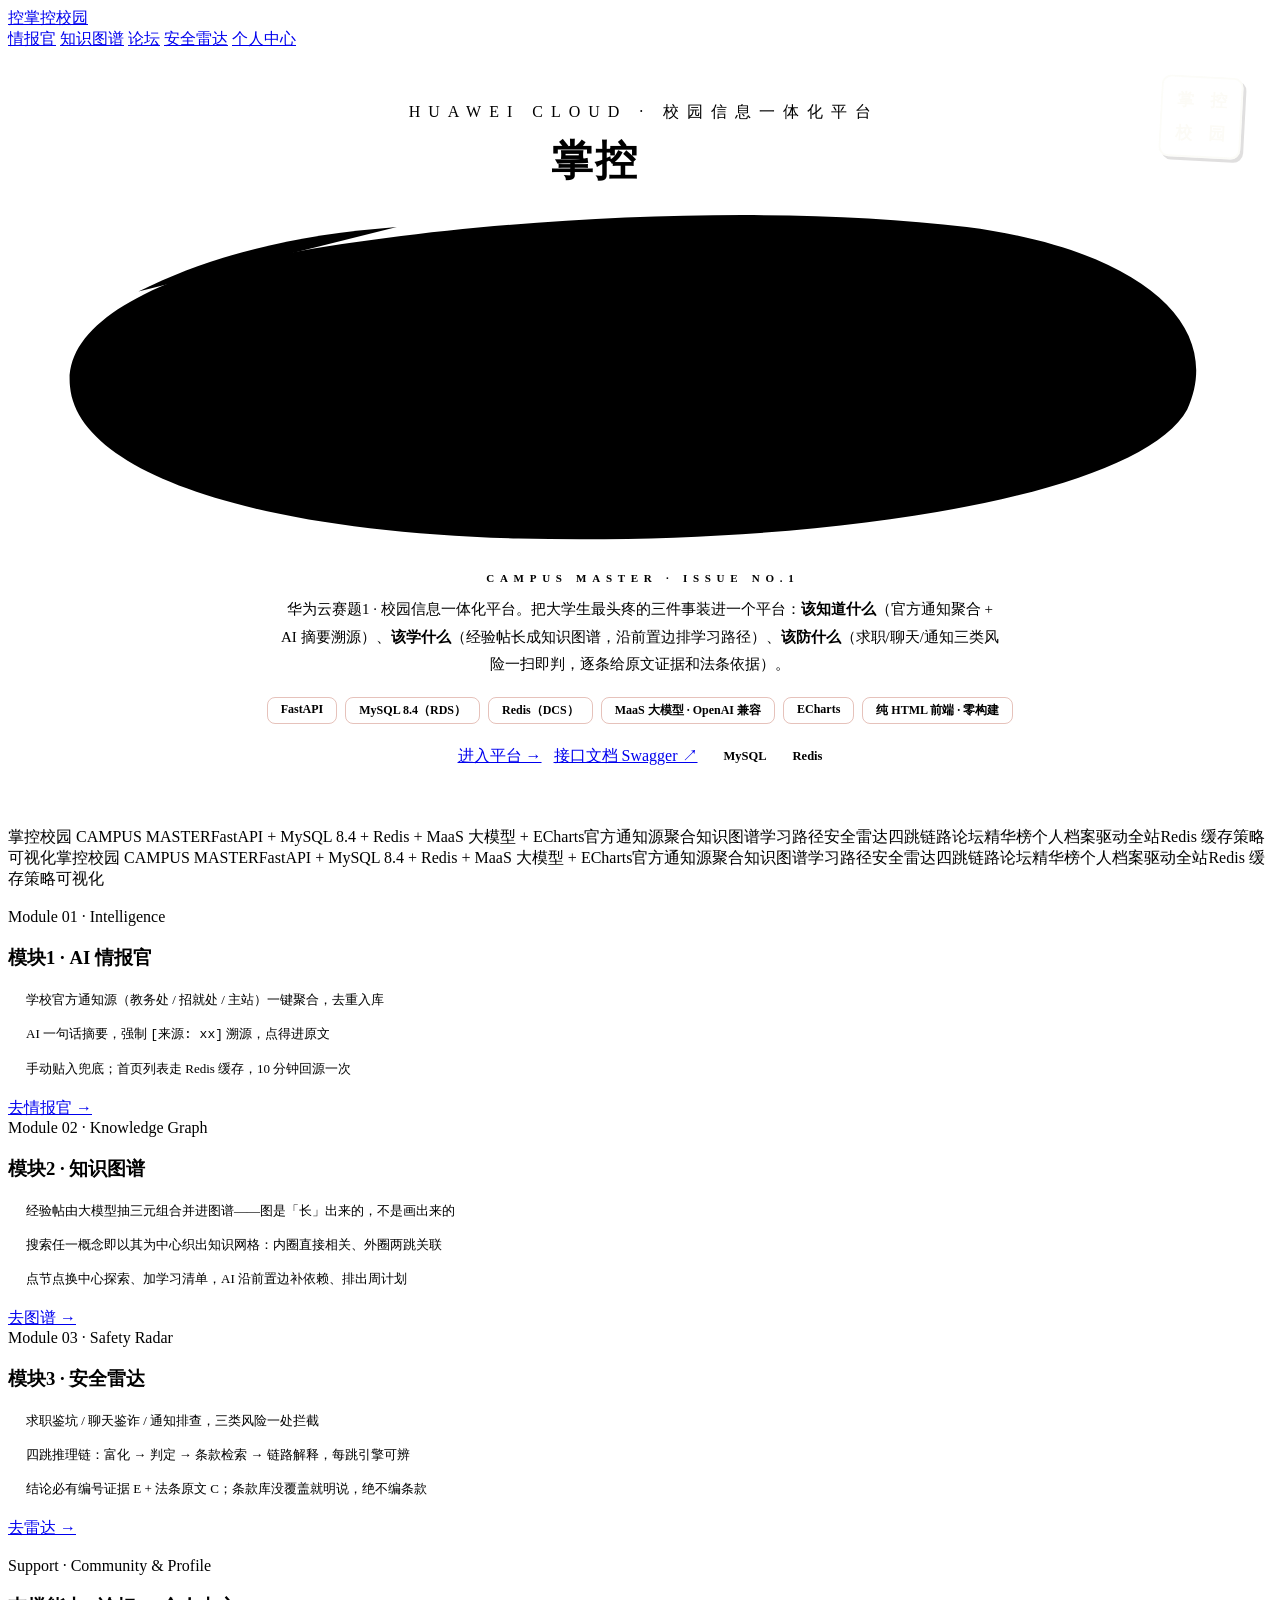
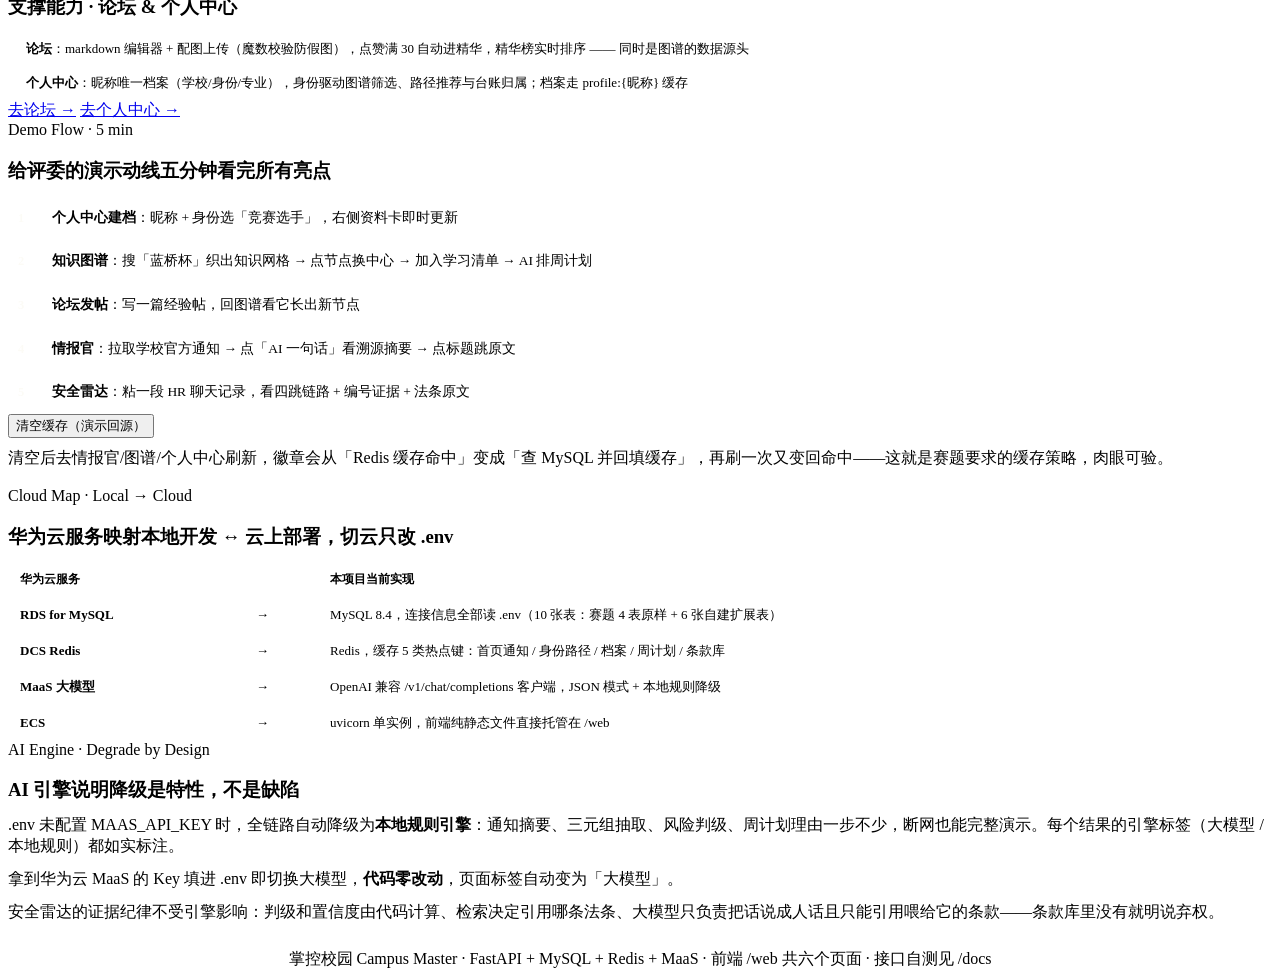
==== index.html @ 7c7bd779 "掌控校园：华为云赛题1 · 校园信息一体化平台（首提交） FastAPI + MySQL(RDS) + Redis(DCS) + MaaS 大模型 + ECharts 纯静态前端 - 模块1 AI 校" ====
<!DOCTYPE html>
<html lang="zh-CN">
<head>
  <meta charset="UTF-8">
  <meta name="viewport" content="width=device-width, initial-scale=1">
  <link rel="icon" href="data:image/svg+xml,%3Csvg xmlns='http://www.w3.org/2000/svg' viewBox='0 0 100 100'%3E%3Crect width='100' height='100' rx='16' fill='%23B0432E'/%3E%3Crect x='8' y='8' width='84' height='84' rx='10' fill='none' stroke='%23FCFBF6' stroke-width='5' opacity='.8'/%3E%3Ctext x='50' y='72' font-size='56' text-anchor='middle' fill='%23FCFBF6' font-family='serif' font-weight='700'%3E%E6%8E%A7%3C/text%3E%3C/svg%3E">
  <title>掌控校园 - 校园信息一体化平台</title>
  <link rel="stylesheet" href="/web/common.css?v=12">
  <style>
    .hero { text-align: center; padding: 52px 24px 42px; position: relative; }
    .hero-seal {
      position: absolute; top: 26px; right: 30px; width: 66px; height: 66px;
      background: var(--primary); border-radius: 10px; transform: rotate(3deg);
      box-shadow: inset 0 0 0 2px rgba(252, 251, 246, .78), 3px 3px 0 rgba(35, 33, 28, .14);
      display: grid; grid-template-columns: 1fr 1fr; place-items: center; padding: 8px;
      color: #FCFBF6; font-family: var(--font-kai); font-size: 17px; font-weight: 700; line-height: 1;
      user-select: none;
    }
    @media (max-width: 720px) { .hero-seal { display: none; } }
    .hero h1 {
      font-family: var(--font-display); font-size: 42px; font-weight: 900;
      margin: 10px 0 12px; letter-spacing: .06em;
    }
    .hero h1 .hl {
      background: linear-gradient(115deg, var(--primary) 15%, var(--gold) 95%);
      -webkit-background-clip: text; background-clip: text; color: transparent;
    }
    /* 首页专属节奏：圈要慢出「手写过程」，圈闭合后印章才落下 */
    .hero .title-ring path { --ring-dur: 1.9s; --ring-delay: .35s; }
    .hero-seal { animation: sealStamp .55s cubic-bezier(.34, 1.56, .64, 1) 2.1s both; }
    @keyframes sealStamp {
      from { opacity: 0; transform: rotate(9deg) scale(1.7); }
      to   { opacity: 1; transform: rotate(3deg) scale(1); }
    }
    .hero h1 .en { display: block; font-family: var(--font-mono); font-size: 11px; font-weight: 600;
      letter-spacing: .52em; text-indent: .52em; color: var(--text-faint); margin-top: 8px; }
    .hero .sub { font-size: 15px; color: var(--text-sub); max-width: 720px; margin: 0 auto; line-height: 1.85; }
    .tech-chips { display: flex; gap: 8px; flex-wrap: wrap; justify-content: center; margin-top: 18px; }
    .tech-chip { font-family: var(--font-mono); font-size: 12px; font-weight: 600; color: var(--primary); background: var(--primary-soft);
      border: 1px solid rgba(176, 67, 46, .32); border-radius: 8px; padding: 4px 13px; }
    .hero-btns { display: flex; gap: 12px; justify-content: center; flex-wrap: wrap; margin-top: 22px; }
    .mod-list { margin: 0; padding: 0; list-style: none; font-size: 13px; color: var(--text-sub); }
    .mod-list li { padding: 6px 0 6px 18px; position: relative; line-height: 1.7; }
    .mod-list li::before { content: ""; position: absolute; left: 3px; top: 12px; width: 6px; height: 6px;
      border-radius: 1px; background: var(--primary); opacity: .6; transform: rotate(45deg); }
    .mod-link { display: inline-block; margin-top: 12px; }
    .card-head { margin-bottom: 12px; }
    .card-head .card-title { margin-bottom: 0; }
    .steps { margin: 0; padding: 0; list-style: none; counter-reset: step; }
    .steps li { counter-increment: step; position: relative; padding: 10px 0 10px 44px;
      border-bottom: 1px dashed var(--border); font-size: 13.5px; line-height: 1.75; }
    .steps li:last-child { border-bottom: 0; }
    .steps li::before { content: counter(step); position: absolute; left: 0; top: 10px; width: 26px; height: 26px;
      border-radius: 8px; background: var(--ink); color: #FCFBF6; font-size: 12.5px; font-weight: 700;
      display: flex; align-items: center; justify-content: center; }
    .steps b { color: var(--text); }
    .map-table { width: 100%; border-collapse: collapse; font-size: 13px; }
    .map-table th, .map-table td { padding: 9px 12px; border-bottom: 1px solid var(--border); text-align: left; }
    .map-table th { color: var(--text-faint); font-size: 12px; font-weight: 600; white-space: nowrap; }
    .map-table tr:last-child td { border-bottom: 0; }
    .arrow-cell { color: var(--text-faint); }
    .status-dot { display: inline-flex; align-items: center; gap: 6px; font-size: 12.5px; font-weight: 600; }
    .status-dot i { width: 8px; height: 8px; border-radius: 50%; background: var(--text-faint); }
    .status-dot.is-ok i { background: var(--ok); }
    .status-dot.is-bad i { background: var(--bad); }
    #demo-msg { font-size: 12.5px; color: var(--ok); font-weight: 600; margin-left: 10px; }
  </style>
</head>
<body>
  <div class="topbar">
    <div class="topbar-inner">
      <a class="brand" href="/"><span class="brand-mark">控</span>掌控校园</a>
      <nav class="nav">
        <a href="/web/notice.html">情报官</a>
        <a href="/web/kg_demo.html">知识图谱</a>
        <a href="/web/forum.html">论坛</a>
        <a href="/web/safety.html">安全雷达</a>
        <a href="/web/profile.html">个人中心</a>
      </nav>
    </div>
  </div>

  <div class="wrap">
    <div class="card hero">
      <div class="hero-seal" aria-hidden="true"><span>掌</span><span>控</span><span>校</span><span>园</span></div>
      <div class="eyebrow" style="letter-spacing:.5em;text-indent:.5em">HUAWEI CLOUD · 校园信息一体化平台</div>
      <h1><span class="ringed">掌控<span class="hl">校园</span><svg class="title-ring" viewBox="0 0 320 96" preserveAspectRatio="none" aria-hidden="true"><path pathLength="100" vector-effect="non-scaling-stroke" d="M 30 26 C 78 10, 180 2, 246 10 C 292 16, 314 36, 304 58 C 292 80, 214 94, 128 92 C 56 90, 12 74, 10 52 C 8 34, 36 20, 86 12"/><path class="tail" pathLength="100" vector-effect="non-scaling-stroke" d="M 96 10 C 70 12, 48 17, 28 27"/></svg></span><span class="en">CAMPUS MASTER · ISSUE NO.1</span></h1>
      <p class="sub">华为云赛题1 · 校园信息一体化平台。把大学生最头疼的三件事装进一个平台：<b class="mk">该知道什么</b>（官方通知聚合 + AI 摘要溯源）、<b class="mk mk-green">该学什么</b>（经验帖长成知识图谱，沿前置边排学习路径）、<b class="mk mk-pink">该防什么</b>（求职/聊天/通知三类风险一扫即判，逐条给原文证据和法条依据）。</p>
      <div class="tech-chips">
        <span class="tech-chip">FastAPI</span><span class="tech-chip">MySQL 8.4（RDS）</span>
        <span class="tech-chip">Redis（DCS）</span><span class="tech-chip">MaaS 大模型 · OpenAI 兼容</span>
        <span class="tech-chip">ECharts</span><span class="tech-chip">纯 HTML 前端 · 零构建</span>
      </div>
      <div class="hero-btns">
        <a class="btn" href="/web/notice.html">进入平台 →</a>
        <a class="btn btn-ghost" href="/docs" target="_blank" rel="noopener">接口文档 Swagger ↗</a>
        <span class="status-dot" id="st-mysql"><i></i>MySQL</span>
        <span class="status-dot" id="st-redis"><i></i>Redis</span>
      </div>
    </div>

    <div class="marquee" style="margin-top:18px;border-radius:10px" aria-hidden="true">
      <div class="marquee-track">
        <span>掌控校园 CAMPUS MASTER</span><span>FastAPI + MySQL 8.4 + Redis + MaaS 大模型 + ECharts</span><span>官方通知源聚合</span><span>知识图谱学习路径</span><span>安全雷达四跳链路</span><span>论坛精华榜</span><span>个人档案驱动全站</span><span>Redis 缓存策略可视化</span><span>掌控校园 CAMPUS MASTER</span><span>FastAPI + MySQL 8.4 + Redis + MaaS 大模型 + ECharts</span><span>官方通知源聚合</span><span>知识图谱学习路径</span><span>安全雷达四跳链路</span><span>论坛精华榜</span><span>个人档案驱动全站</span><span>Redis 缓存策略可视化</span>
      </div>
    </div>

    <div class="grid grid-3 grid-eq" style="margin-top:18px">
      <div class="card">
        <div class="card-head">
          <div class="eyebrow">Module 01 · Intelligence</div>
          <h3 class="card-title">模块1 · AI 情报官</h3>
        </div>
        <ul class="mod-list">
          <li>学校官方通知源（教务处 / 招就处 / 主站）一键聚合，去重入库</li>
          <li>AI 一句话摘要，强制 <code>[来源: xx]</code> 溯源，点得进原文</li>
          <li>手动贴入兜底；首页列表走 Redis 缓存，10 分钟回源一次</li>
        </ul>
        <a class="btn btn-ghost mod-link" href="/web/notice.html">去情报官 →</a>
      </div>
      <div class="card">
        <div class="card-head">
          <div class="eyebrow">Module 02 · Knowledge Graph</div>
          <h3 class="card-title">模块2 · 知识图谱</h3>
        </div>
        <ul class="mod-list">
          <li>经验帖由大模型抽三元组合并进图谱——图是「长」出来的，不是画出来的</li>
          <li>搜索任一概念即以其为中心织出知识网格：内圈直接相关、外圈两跳关联</li>
          <li>点节点换中心探索、加学习清单，AI 沿前置边补依赖、排出周计划</li>
        </ul>
        <a class="btn btn-ghost mod-link" href="/web/kg_demo.html">去图谱 →</a>
      </div>
      <div class="card">
        <div class="card-head">
          <div class="eyebrow">Module 03 · Safety Radar</div>
          <h3 class="card-title">模块3 · 安全雷达</h3>
        </div>
        <ul class="mod-list">
          <li>求职鉴坑 / 聊天鉴诈 / 通知排查，三类风险一处拦截</li>
          <li>四跳推理链：富化 → 判定 → 条款检索 → 链路解释，每跳引擎可辨</li>
          <li>结论必有编号证据 E + 法条原文 C；条款库没覆盖就明说，绝不编条款</li>
        </ul>
        <a class="btn btn-ghost mod-link" href="/web/safety.html">去雷达 →</a>
      </div>
    </div>

    <div class="grid grid-2 grid-eq" style="margin-top:18px">
      <div class="card">
        <div class="card-head">
          <div class="eyebrow">Support · Community & Profile</div>
          <h3 class="card-title">支撑能力 · 论坛 & 个人中心</h3>
        </div>
        <ul class="mod-list">
          <li><b>论坛</b>：markdown 编辑器 + 配图上传（魔数校验防假图），点赞满 30 自动进精华，精华榜实时排序 —— 同时是图谱的数据源头</li>
          <li><b>个人中心</b>：昵称唯一档案（学校/身份/专业），身份驱动图谱筛选、路径推荐与台账归属；档案走 profile:{昵称} 缓存</li>
        </ul>
        <div class="btn-row">
          <a class="btn btn-ghost" href="/web/forum.html">去论坛 →</a>
          <a class="btn btn-ghost" href="/web/profile.html">去个人中心 →</a>
        </div>
      </div>
      <div class="card">
        <div class="card-head">
          <div class="eyebrow">Demo Flow · 5 min</div>
          <h3 class="card-title">给评委的演示动线<span class="card-sub">五分钟看完所有亮点</span></h3>
        </div>
        <ol class="steps">
          <li><b>个人中心建档</b>：昵称 + 身份选「竞赛选手」，右侧资料卡即时更新</li>
          <li><b>知识图谱</b>：搜「蓝桥杯」织出知识网格 → 点节点换中心 → 加入学习清单 → AI 排周计划</li>
          <li><b>论坛发帖</b>：写一篇经验帖，回图谱看它长出新节点</li>
          <li><b>情报官</b>：拉取学校官方通知 → 点「AI 一句话」看溯源摘要 → 点标题跳原文</li>
          <li><b>安全雷达</b>：粘一段 HR 聊天记录，看四跳链路 + 编号证据 + 法条原文</li>
        </ol>
        <div class="btn-row">
          <button class="btn btn-ghost" onclick="dropCache()">清空缓存（演示回源）</button>
          <span id="demo-msg"></span>
        </div>
        <p class="hint" style="margin:10px 0 0">清空后去情报官/图谱/个人中心刷新，徽章会从「Redis 缓存命中」变成「查 MySQL 并回填缓存」，再刷一次又变回命中——这就是赛题要求的缓存策略，肉眼可验。</p>
      </div>
    </div>

    <div class="grid grid-2 grid-eq" style="margin-top:18px">
      <div class="card">
        <div class="card-head">
          <div class="eyebrow">Cloud Map · Local → Cloud</div>
          <h3 class="card-title">华为云服务映射<span class="card-sub">本地开发 ↔ 云上部署，切云只改 .env</span></h3>
        </div>
        <table class="map-table">
          <thead><tr><th>华为云服务</th><th></th><th>本项目当前实现</th></tr></thead>
          <tbody>
            <tr><td><b>RDS for MySQL</b></td><td class="arrow-cell">→</td><td>MySQL 8.4，连接信息全部读 .env（10 张表：赛题 4 表原样 + 6 张自建扩展表）</td></tr>
            <tr><td><b>DCS Redis</b></td><td class="arrow-cell">→</td><td>Redis，缓存 5 类热点键：首页通知 / 身份路径 / 档案 / 周计划 / 条款库</td></tr>
            <tr><td><b>MaaS 大模型</b></td><td class="arrow-cell">→</td><td>OpenAI 兼容 /v1/chat/completions 客户端，JSON 模式 + 本地规则降级</td></tr>
            <tr><td><b>ECS</b></td><td class="arrow-cell">→</td><td>uvicorn 单实例，前端纯静态文件直接托管在 /web</td></tr>
          </tbody>
        </table>
      </div>
      <div class="card">
        <div class="card-head">
          <div class="eyebrow">AI Engine · Degrade by Design</div>
          <h3 class="card-title">AI 引擎说明<span class="card-sub">降级是特性，不是缺陷</span></h3>
        </div>
        <div class="callout callout-info" style="margin:0">.env 未配置 MAAS_API_KEY 时，全链路自动降级为<b>本地规则引擎</b>：通知摘要、三元组抽取、风险判级、周计划理由一步不少，断网也能完整演示。每个结果的引擎标签（大模型 / 本地规则）都如实标注。</div>
        <div class="callout callout-ok" style="margin:12px 0 0">拿到华为云 MaaS 的 Key 填进 .env 即切换大模型，<b class="mk">代码零改动</b>，页面标签自动变为「大模型」。</div>
        <div class="callout callout-warn" style="margin:12px 0 0">安全雷达的证据纪律不受引擎影响：判级和置信度由代码计算、检索决定引用哪条法条、大模型只负责把话说成人话且只能引用喂给它的条款——条款库里没有就明说弃权。</div>
      </div>
    </div>

    <p class="hint" style="text-align:center;margin:26px 0 8px">掌控校园 Campus Master · FastAPI + MySQL + Redis + MaaS · 前端 /web 共六个页面 · 接口自测见 /docs</p>
  </div>

  <script>
    fetch("/health").then(r => r.json()).then(d => {
      const set = (id, ok) => { const el = document.getElementById(id);
        el.classList.add(ok ? "is-ok" : "is-bad");
        el.innerHTML = "<i></i>" + (ok ? "MySQL 已连接" : "MySQL 未连接"); };
      set("st-mysql", d.mysql === "connected");
      const r = document.getElementById("st-redis");
      r.classList.add(d.redis === "connected" ? "is-ok" : "is-bad");
      r.innerHTML = "<i></i>" + (d.redis === "connected" ? "Redis 已连接" : "Redis 未连接");
    }).catch(() => {});

    async function dropCache() {
      const msg = document.getElementById("demo-msg");
      await fetch("/debug/drop-cache", { method: "POST" });
      msg.textContent = "已清空全部缓存 ✓ 现在去情报官/图谱刷新看回源";
      setTimeout(() => msg.textContent = "", 6000);
    }
  </script>
</body>
</html>
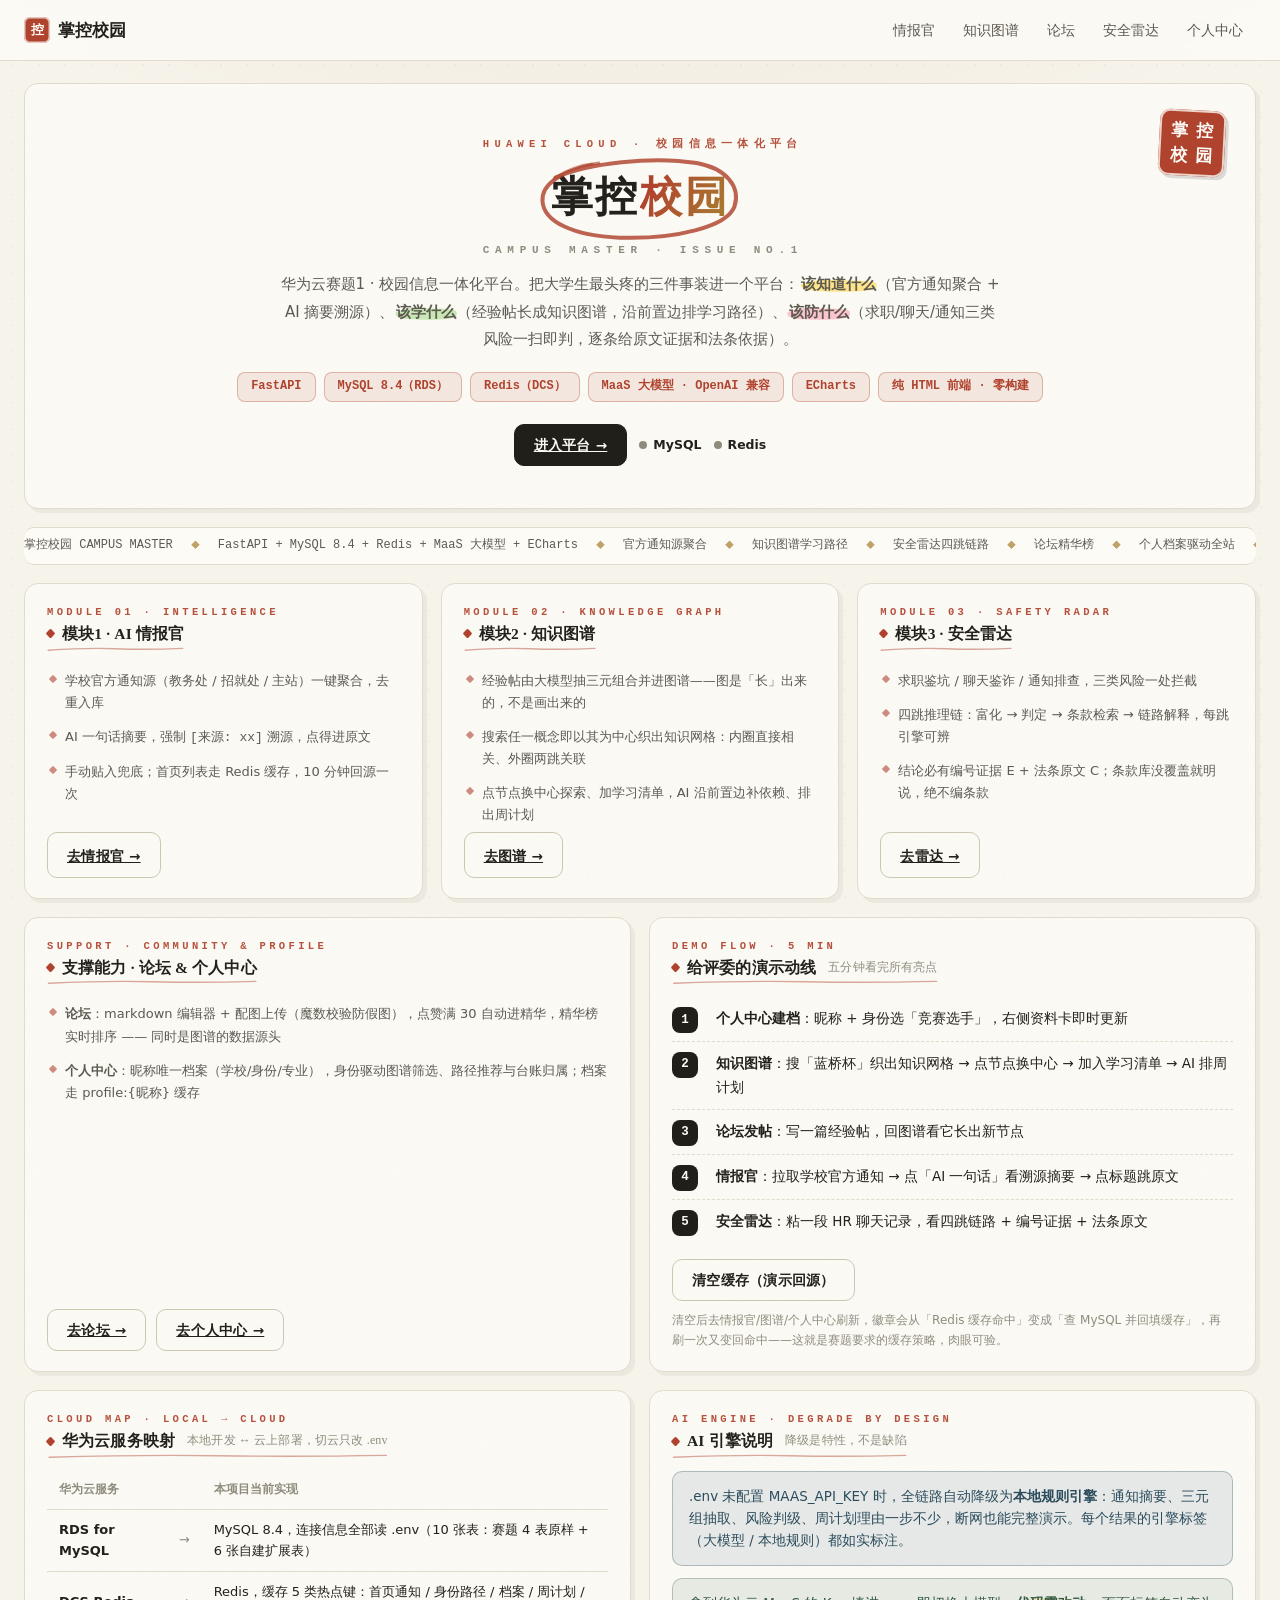
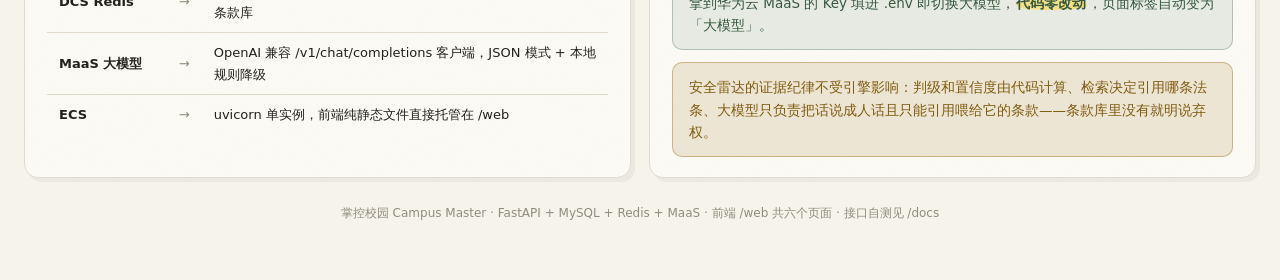
==== commit 4f52ac61: "deploy: sync web/ -> gh-pages (2026-10-26 18:43)" ====
--- a/index.html
+++ b/index.html
@@ -5,7 +5,8 @@
   <meta name="viewport" content="width=device-width, initial-scale=1">
   <link rel="icon" href="data:image/svg+xml,%3Csvg xmlns='http://www.w3.org/2000/svg' viewBox='0 0 100 100'%3E%3Crect width='100' height='100' rx='16' fill='%23B0432E'/%3E%3Crect x='8' y='8' width='84' height='84' rx='10' fill='none' stroke='%23FCFBF6' stroke-width='5' opacity='.8'/%3E%3Ctext x='50' y='72' font-size='56' text-anchor='middle' fill='%23FCFBF6' font-family='serif' font-weight='700'%3E%E6%8E%A7%3C/text%3E%3C/svg%3E">
   <title>掌控校园 - 校园信息一体化平台</title>
-  <link rel="stylesheet" href="/web/common.css?v=12">
+  <link rel="stylesheet" href="common.css?v=13">
+  <script src="common.js?v=13" defer></script>
   <style>
     .hero { text-align: center; padding: 52px 24px 42px; position: relative; }
     .hero-seal {
@@ -71,11 +72,11 @@
     <div class="topbar-inner">
       <a class="brand" href="/"><span class="brand-mark">控</span>掌控校园</a>
       <nav class="nav">
-        <a href="/web/notice.html">情报官</a>
-        <a href="/web/kg_demo.html">知识图谱</a>
-        <a href="/web/forum.html">论坛</a>
-        <a href="/web/safety.html">安全雷达</a>
-        <a href="/web/profile.html">个人中心</a>
+        <a href="notice.html">情报官</a>
+        <a href="kg_demo.html">知识图谱</a>
+        <a href="forum.html">论坛</a>
+        <a href="safety.html">安全雷达</a>
+        <a href="profile.html">个人中心</a>
       </nav>
     </div>
   </div>
@@ -92,8 +93,8 @@
         <span class="tech-chip">ECharts</span><span class="tech-chip">纯 HTML 前端 · 零构建</span>
       </div>
       <div class="hero-btns">
-        <a class="btn" href="/web/notice.html">进入平台 →</a>
-        <a class="btn btn-ghost" href="/docs" target="_blank" rel="noopener">接口文档 Swagger ↗</a>
+        <a class="btn" href="notice.html">进入平台 →</a>
+        
         <span class="status-dot" id="st-mysql"><i></i>MySQL</span>
         <span class="status-dot" id="st-redis"><i></i>Redis</span>
       </div>
@@ -116,7 +117,7 @@
           <li>AI 一句话摘要，强制 <code>[来源: xx]</code> 溯源，点得进原文</li>
           <li>手动贴入兜底；首页列表走 Redis 缓存，10 分钟回源一次</li>
         </ul>
-        <a class="btn btn-ghost mod-link" href="/web/notice.html">去情报官 →</a>
+        <a class="btn btn-ghost mod-link" href="notice.html">去情报官 →</a>
       </div>
       <div class="card">
         <div class="card-head">
@@ -128,7 +129,7 @@
           <li>搜索任一概念即以其为中心织出知识网格：内圈直接相关、外圈两跳关联</li>
           <li>点节点换中心探索、加学习清单，AI 沿前置边补依赖、排出周计划</li>
         </ul>
-        <a class="btn btn-ghost mod-link" href="/web/kg_demo.html">去图谱 →</a>
+        <a class="btn btn-ghost mod-link" href="kg_demo.html">去图谱 →</a>
       </div>
       <div class="card">
         <div class="card-head">
@@ -140,7 +141,7 @@
           <li>四跳推理链：富化 → 判定 → 条款检索 → 链路解释，每跳引擎可辨</li>
           <li>结论必有编号证据 E + 法条原文 C；条款库没覆盖就明说，绝不编条款</li>
         </ul>
-        <a class="btn btn-ghost mod-link" href="/web/safety.html">去雷达 →</a>
+        <a class="btn btn-ghost mod-link" href="safety.html">去雷达 →</a>
       </div>
     </div>
 
@@ -155,8 +156,8 @@
           <li><b>个人中心</b>：昵称唯一档案（学校/身份/专业），身份驱动图谱筛选、路径推荐与台账归属；档案走 profile:{昵称} 缓存</li>
         </ul>
         <div class="btn-row">
-          <a class="btn btn-ghost" href="/web/forum.html">去论坛 →</a>
-          <a class="btn btn-ghost" href="/web/profile.html">去个人中心 →</a>
+          <a class="btn btn-ghost" href="forum.html">去论坛 →</a>
+          <a class="btn btn-ghost" href="profile.html">去个人中心 →</a>
         </div>
       </div>
       <div class="card">
--- a/common.css
+++ b/common.css
@@ -0,0 +1,385 @@
+/* =====================================================================
+   掌控校园 · 全站统一样式（六个页面共用）
+   设计系统（2026-10-26 第三版，用户反馈：① 别一眼看出模仿 anthropic ② 要更抓人）
+   → 新中式编辑风：暖纸底 + 墨色文字 + 朱砂印泥红主强调 + 赭金/黛青辅色
+   + 印章记号（brand-mark/hero seal）+ 菱形标记 + 压印风偏移硬阴影
+   主按钮方角 10px（弃 pill）；衬线大标题保留；语义色只用于状态
+   ===================================================================== */
+:root {
+  --primary: #B0432E;        /* 朱砂/印泥红：文字/描边档，奶油纸上对比够 */
+  --primary-bright: #C25437; /* 朱砂亮档：填充装饰用 */
+  --primary-hover: #93321F;
+  --primary-soft: rgba(176, 67, 46, .10);
+  --gold: #A87B2F;           /* 赭金：次强调（跑马灯星标/精华徽章/包含边） */
+  --gold-soft: rgba(168, 123, 47, .14);
+  --ink: #211F1A;            /* 墨色：主按钮/激活态底色 */
+  --ink-hover: #3A372F;
+  --bg: #F6F3EA;
+  --card: #FCFBF6;
+  --card-2: #F2EFE4;
+  --border: #E0DBCB;
+  --text: #23211C;
+  --text-sub: #5D5A50;
+  --text-faint: #908C7D;
+  --radius: 14px;
+  --shadow: 4px 4px 0 rgba(35, 33, 28, .05);
+  --ok: #3E6B4F;   --ok-bg: rgba(62, 107, 79, .10);
+  --warn: #8F6A14; --warn-bg: rgba(168, 123, 47, .16);
+  --bad: #A02C2C;  --bad-bg: rgba(160, 44, 44, .08);
+  --info: #33586B; --info-bg: rgba(51, 88, 107, .10);
+  --font-mono: "Cascadia Code", Consolas, "JetBrains Mono", "Courier New", monospace;
+  --font-display: Georgia, "Noto Serif SC", "Source Han Serif SC", SimSun, serif;
+  --font-kai: KaiTi, STKaiti, "Kaiti SC", "Ma Shan Zheng", serif;
+}
+
+* { box-sizing: border-box; }
+::selection { background: rgba(176, 67, 46, .16); }
+body {
+  margin: 0; color: var(--text);
+  font-family: "PingFang SC", "Microsoft YaHei", system-ui, sans-serif;
+  font-size: 14px; line-height: 1.65;
+  /* 暖纸氛围底：顶部朱砂微光 + 极淡墨点阵 */
+  background-color: var(--bg);
+  background-image:
+    radial-gradient(1100px 420px at 50% -80px, rgba(176, 67, 46, .06), transparent 62%),
+    radial-gradient(circle at 13px 13px, rgba(35, 33, 28, .032) 1px, transparent 1.6px);
+  background-size: auto, 26px 26px;
+  background-attachment: fixed;
+}
+
+/* 衬线大标题：h1 与卡片主标题走 Georgia/宋体编辑风 */
+h1, .card-title { font-family: var(--font-display); letter-spacing: .01em; }
+
+/* eyebrow：小字距档案标签，朱砂小号大写 */
+.eyebrow {
+  font-family: var(--font-mono); font-size: 10.5px; font-weight: 600;
+  letter-spacing: .32em; text-transform: uppercase; color: var(--primary); opacity: .92;
+}
+
+/* 跑马灯：落地页 hero 下的一条细信息带，悬停暂停；星标用赭金菱形 */
+.marquee { overflow: hidden; border-block: 1px solid var(--border); background: var(--card); }
+.marquee-track { display: inline-flex; white-space: nowrap; animation: marquee 42s linear infinite; }
+.marquee:hover .marquee-track { animation-play-state: paused; }
+.marquee-track span { font-family: var(--font-mono); font-size: 12px; color: var(--text-sub); padding: 8px 0; }
+.marquee-track span + span::before { content: "◆"; color: var(--gold); opacity: .7; margin: 0 18px; font-size: 9px; }
+@keyframes marquee { to { transform: translateX(-50%); } }
+
+/* ---- 顶栏 ---- */
+.topbar { background: rgba(252, 251, 246, .86); backdrop-filter: blur(10px); border-bottom: 1px solid var(--border); position: sticky; top: 0; z-index: 20; }
+.topbar-inner { max-width: 1280px; margin: 0 auto; padding: 0 24px; height: 60px; display: flex; align-items: center; gap: 18px; }
+.brand { font-size: 17px; font-weight: 700; color: var(--text); display: flex; align-items: center; gap: 8px; white-space: nowrap; text-decoration: none; }
+/* 印章式 brand-mark：朱砂底 + 内嵌奶油描边，像一方小印 */
+.brand-mark { width: 26px; height: 26px; border-radius: 6px; background: var(--primary); color: #FCFBF6; display: inline-flex; align-items: center; justify-content: center; font-size: 13px; font-family: var(--font-kai); font-weight: 700; box-shadow: inset 0 0 0 1.5px rgba(252, 251, 246, .72); }
+.nav { display: flex; gap: 2px; margin-left: auto; overflow-x: auto; scrollbar-width: none; }
+.nav::-webkit-scrollbar { display: none; }
+.nav a { padding: 7px 13px; border-radius: 8px; color: var(--text-sub); text-decoration: none; font-size: 13.5px; white-space: nowrap; }
+.nav a:hover { background: rgba(35, 33, 28, .06); color: var(--text); }
+.nav a.active { background: var(--ink); color: #FCFBF6; font-weight: 600; }
+@media (max-width: 900px) {
+  .topbar-inner { height: auto; padding: 10px 16px; flex-wrap: wrap; gap: 8px; }
+  .nav { margin-left: 0; width: 100%; }
+}
+
+/* ---- 布局 ---- */
+.wrap { max-width: 1280px; margin: 0 auto; padding: 22px 24px 48px; }
+.grid { display: grid; gap: 18px; align-items: start; }
+.grid-2 { grid-template-columns: minmax(0, 1fr) minmax(0, 1fr); }
+.grid-3 { grid-template-columns: repeat(3, minmax(0, 1fr)); }
+/* 首页排版：一行卡片底边对齐（等高），卡片转纵排后跳转链接统一压到卡底 */
+.grid-eq { align-items: stretch; }
+.grid-eq > .card { display: flex; flex-direction: column; }
+.grid-eq .mod-link { margin-top: auto; align-self: flex-start; padding-top: 12px; }
+.grid-eq > .card > .btn-row:last-child { margin-top: auto; padding-top: 16px; }
+.main-side { display: grid; grid-template-columns: minmax(0, 7fr) minmax(0, 3fr); gap: 18px; align-items: start; }
+.stack { display: flex; flex-direction: column; gap: 18px; }
+@media (max-width: 1100px) { .main-side { grid-template-columns: 1fr; } }
+@media (max-width: 960px) { .grid-2, .grid-3 { grid-template-columns: 1fr; } }
+@media (max-width: 720px) { .wrap { padding: 16px 14px 40px; } }
+
+
+/* ---- 页头：每页统一「标题 + 一句话说明 + 右侧动作」，底部一道发丝线压住 ---- */
+.page-head { display: flex; align-items: flex-end; gap: 14px; flex-wrap: wrap; margin-bottom: 20px; padding-bottom: 14px; border-bottom: 1px solid var(--border); }
+.page-head h1 { font-size: 24px; font-weight: 700; margin: 0; color: var(--text); }
+.page-head .page-sub { font-family: var(--font-kai); font-size: 13.5px; color: var(--text-sub); margin-bottom: 3px; }
+.page-head .head-actions { margin-left: auto; display: flex; gap: 10px; align-items: center; flex-wrap: wrap; }
+
+/* 卡片：压印风——偏移硬阴影像铅字印在纸上，不糊不腻；底色上铺一层极淡纤维噪点，出纸质手感 */
+.card {
+  background: var(--card) url("data:image/svg+xml,%3Csvg xmlns='http://www.w3.org/2000/svg' width='180' height='180'%3E%3Cfilter id='p'%3E%3CfeTurbulence type='fractalNoise' baseFrequency='0.75' numOctaves='2' stitchTiles='stitch'/%3E%3CfeColorMatrix type='saturate' values='0'/%3E%3C/filter%3E%3Crect width='180' height='180' filter='url(%23p)' opacity='0.05'/%3E%3C/svg%3E");
+  border: 1px solid var(--border); border-radius: var(--radius); box-shadow: var(--shadow); padding: 20px 22px;
+}
+.card-title { display: flex; align-items: center; gap: 8px; font-size: 15.5px; font-weight: 700; margin: 0 0 14px; }
+.card-title::before { content: ""; width: 7px; height: 7px; border-radius: 1.5px; background: var(--primary); transform: rotate(45deg); flex: none; }
+.card-sub { font-size: 12px; color: var(--text-faint); font-weight: 400; margin-left: 4px; }
+
+/* ---- 分段控件（页内视图/场景切换）---- */
+.segmented { display: inline-flex; background: var(--card-2); border: 1px solid var(--border); border-radius: 10px; padding: 3px; gap: 3px; flex-wrap: wrap; }
+.segmented button {
+  border: 0; background: none; cursor: pointer; font: inherit; font-size: 13px; font-weight: 600;
+  color: var(--text-sub); padding: 6px 15px; border-radius: 7px; transition: background .15s, color .15s;
+  white-space: nowrap;
+}
+.segmented button:hover { color: var(--text); }
+.segmented button.active { background: var(--ink); color: #FCFBF6; }
+
+/* ---- 身份筛选 chips ---- */
+.chips { display: flex; gap: 8px; flex-wrap: wrap; }
+.chip {
+  border: 1px solid var(--border); background: var(--card); color: var(--text-sub); cursor: pointer;
+  font: inherit; font-size: 12.5px; font-weight: 600; padding: 5px 13px; border-radius: 999px;
+  transition: border-color .15s, background .15s, color .15s;
+}
+.chip:hover { border-color: var(--primary); color: var(--primary); }
+.chip.active { background: var(--ink); border-color: var(--ink); color: #FCFBF6; }
+
+/* ---- 统计小卡 ---- */
+.stats { display: grid; grid-template-columns: repeat(auto-fit, minmax(120px, 1fr)); gap: 12px; }
+.stat { background: var(--bg); border: 1px solid var(--border); border-radius: 11px; padding: 12px 14px; }
+.stat-num { font-family: var(--font-mono); font-size: 21px; font-weight: 800; color: var(--primary); line-height: 1.2; }
+.stat-num.is-bad { color: var(--bad); } .stat-num.is-warn { color: var(--warn); } .stat-num.is-ok { color: var(--ok); }
+.stat-label { font-size: 12px; color: var(--text-faint); margin-top: 2px; }
+
+/* ---- 表格（风险台账等结构化列表）---- */
+.table-wrap { overflow-x: auto; }
+table.data { width: 100%; border-collapse: collapse; font-size: 13px; }
+table.data th {
+  text-align: left; font-weight: 600; color: var(--text-faint); font-size: 12px;
+  letter-spacing: .06em;
+  padding: 8px 10px; border-bottom: 1px solid var(--border); white-space: nowrap;
+}
+table.data td { padding: 10px; border-bottom: 1px solid var(--border); vertical-align: top; }
+table.data tr:last-child td { border-bottom: 0; }
+table.data tbody tr:hover { background: rgba(176, 67, 46, .06); }
+table.data td.nowrap { white-space: nowrap; }
+
+
+/* ---- 表单 ---- */
+label { display: block; font-size: 12.5px; color: var(--text-sub); margin: 12px 0 5px; }
+input, textarea, select {
+  width: 100%; padding: 9px 12px; border: 1px solid var(--border); border-radius: 9px;
+  font: inherit; font-size: 13.5px; color: var(--text); background: var(--card); outline: none;
+  transition: border-color .15s, box-shadow .15s;
+}
+input:focus, textarea:focus, select:focus { border-color: var(--primary); box-shadow: 0 0 0 3px rgba(176, 67, 46, .15); }
+input::placeholder, textarea::placeholder { color: var(--text-faint); }
+textarea { resize: vertical; min-height: 96px; }
+/* 主按钮 = 墨色方角铅字块（弃 pill，拉开与 anthropic 的距离） */
+.btn {
+  display: inline-flex; align-items: center; gap: 6px; border: 1px solid var(--ink); cursor: pointer;
+  background: var(--ink); color: #FCFBF6; padding: 9px 19px; border-radius: 10px;
+  font: inherit; font-size: 13.5px; font-weight: 600; letter-spacing: .02em; transition: background .15s;
+}
+.btn:hover { background: var(--ink-hover); border-color: var(--ink-hover); }
+.btn:disabled { opacity: .55; cursor: not-allowed; }
+.btn-ghost { background: transparent; color: var(--text); border: 1px solid #CDC7B2; }
+.btn-ghost:hover { background: rgba(35, 33, 28, .05); border-color: #A9A28C; }
+.linkish { background: none; border: 0; color: var(--primary); cursor: pointer; font: inherit; font-size: 13px; padding: 0; }
+.linkish:hover { text-decoration: underline; }
+.btn-row { display: flex; gap: 10px; align-items: center; margin-top: 16px; flex-wrap: wrap; }
+
+/* ---- 状态标记 ---- */
+.badge { display: inline-flex; align-items: center; gap: 4px; font-size: 11.5px; font-weight: 600; padding: 2px 9px; border-radius: 999px; }
+.badge-primary { background: var(--primary-soft); color: var(--primary); }
+.badge-ok    { background: var(--ok-bg); color: var(--ok); }
+.badge-warn  { background: var(--warn-bg); color: var(--warn); }
+.badge-bad   { background: var(--bad-bg); color: var(--bad); }
+.badge-info  { background: var(--info-bg); color: var(--info); }
+.badge-gray  { background: rgba(35, 33, 28, .07); color: var(--text-sub); }
+.hint { font-size: 12px; color: var(--text-faint); }
+.empty { font-family: var(--font-kai); font-size: 13px; color: var(--text-faint); padding: 18px 0; text-align: center; }
+
+/* ---- 手写记号：朱笔圈阅（首页标题静态写死，子页由 common.js 往 [data-ring] 注入）----
+   圈阅 = 中式批阅动作，选定、圆满；多停靠 dashoffset 做出提笔-行笔-收笔的手写节奏 */
+.ringed { position: relative; display: inline-block; padding: 0 .1em; }
+.title-ring {
+  position: absolute; left: -6%; top: -14%; width: 112%; height: 126%;
+  overflow: visible; pointer-events: none;
+}
+.title-ring path {
+  fill: none; stroke: var(--primary); stroke-width: 4; stroke-linecap: round;
+  opacity: .82;
+  stroke-dasharray: 100; stroke-dashoffset: 100;
+  animation: ringDraw var(--ring-dur, 1.4s) ease-in-out var(--ring-delay, .15s) forwards;
+}
+@keyframes ringDraw {
+  0%   { stroke-dashoffset: 100; }   /* 落笔 */
+  26%  { stroke-dashoffset: 64; }    /* 上沿起速 */
+  54%  { stroke-dashoffset: 22; }    /* 行笔最快 */
+  82%  { stroke-dashoffset: 4; }     /* 收笔减速 */
+  100% { stroke-dashoffset: 0; }     /* 尾巴搭上起笔 */
+}
+
+/* 仪表细节：证据编号 C/E、置信度、榜单名次等「数字读数」一律等宽 */
+.evi-no, .clause-no, .conf-num, .rank-no, .hop-no, .steps li::before { font-family: var(--font-mono); }
+
+/* ---- 图谱节点类型三色（全站唯一出处；新中式哑色：墨绿/朱砂/黛青）---- */
+.tag { display: inline-flex; align-items: center; gap: 5px; font-size: 12px; padding: 2px 9px; border-radius: 999px; font-weight: 600; }
+.tag::before { content: ""; width: 7px; height: 7px; border-radius: 50%; }
+.tag-course  { background: rgba(62, 107, 79, .12);  color: #35593F; } .tag-course::before  { background: #3E6B4F; }
+.tag-contest { background: rgba(176, 67, 46, .11);  color: #9A3A25; } .tag-contest::before { background: #B0432E; }
+.tag-skill   { background: rgba(51, 88, 107, .12);  color: #2C4C5D; } .tag-skill::before   { background: #33586B; }
+
+/* ---- 列表条目 ---- */
+.item { padding: 13px 0; border-bottom: 1px solid var(--border); }
+.item:last-child { border-bottom: 0; padding-bottom: 0; }
+.item:first-child { padding-top: 0; }
+.item-title { font-weight: 600; color: var(--text); }
+.item-meta { font-size: 12px; color: var(--text-faint); margin-top: 2px; display: flex; align-items: center; gap: 8px; flex-wrap: wrap; }
+
+/* ---- 结果块 ---- */
+.callout { border-radius: 10px; padding: 13px 16px; font-size: 13.5px; margin-bottom: 12px; border: 1px solid; }
+.callout-ok   { background: var(--ok-bg);   border-color: rgba(62, 107, 79, .32);  color: #35593F; }
+.callout-warn { background: var(--warn-bg); border-color: rgba(168, 123, 47, .48); color: #7E5C10; }
+.callout-bad  { background: var(--bad-bg);  border-color: rgba(160, 44, 44, .32);  color: #8F2626; }
+.callout-info { background: var(--info-bg); border-color: rgba(51, 88, 107, .32);  color: #2C4C5D; }
+
+/* ---- 帖子卡片（论坛 / 我的发帖共用）---- */
+.post { padding: 15px 0; border-bottom: 1px solid var(--border); }
+.post:last-child { border-bottom: 0; padding-bottom: 0; }
+.post:first-child { padding-top: 0; }
+.post-head { display: flex; align-items: center; gap: 8px; flex-wrap: wrap; }
+.post-title { font-size: 14.5px; font-weight: 700; color: var(--text); }
+.post-essence { background: rgba(168, 123, 47, .18); color: #7E5C10; border: 1px solid rgba(168, 123, 47, .5); }
+.post-body { font-size: 13px; color: var(--text-sub); margin: 6px 0 8px; }
+.post-foot { display: flex; align-items: center; gap: 10px; font-size: 12px; color: var(--text-faint); flex-wrap: wrap; }
+.like-btn {
+  border: 1px solid var(--border); background: var(--card); color: var(--text-sub); cursor: pointer;
+  font: inherit; font-size: 12.5px; font-weight: 600; padding: 3px 11px; border-radius: 999px;
+  margin-left: auto; transition: border-color .15s, color .15s;
+}
+.like-btn:hover { border-color: var(--primary); color: var(--primary); }
+.like-btn:disabled { opacity: .6; cursor: default; }
+
+/* ---- 风险判定卡（安全雷达）---- */
+.verdict { border-radius: 12px; padding: 20px; text-align: center; margin-bottom: 16px; border: 1.5px solid; }
+.verdict-high_risk   { background: var(--bad-bg);  border-color: rgba(160, 44, 44, .38); }
+.verdict-medium_risk { background: var(--warn-bg); border-color: rgba(168, 123, 47, .5); }
+.verdict-low_risk    { background: var(--warn-bg); border-color: rgba(168, 123, 47, .5); }
+.verdict-likely_safe { background: var(--ok-bg);   border-color: rgba(62, 107, 79, .38); }
+.verdict-title { font-size: 17px; font-weight: 800; }
+.verdict-high_risk .verdict-title { color: var(--bad); }
+.verdict-medium_risk .verdict-title, .verdict-low_risk .verdict-title { color: var(--warn); }
+.verdict-likely_safe .verdict-title { color: var(--ok); }
+.score-bar { height: 8px; border-radius: 4px; background: #E9E4D3; margin: 14px auto 6px; max-width: 320px; overflow: hidden; }
+.score-fill { height: 100%; border-radius: 4px; transition: width .5s ease; }
+.risk-item { border-left: 3px solid var(--bad); background: var(--bad-bg); border-radius: 0 10px 10px 0; padding: 11px 14px; margin-bottom: 10px; font-size: 13px; }
+.risk-type { font-weight: 700; color: var(--bad); }
+.risk-quote { color: var(--bad); font-weight: 600; text-decoration: underline dotted; }
+.risk-reason { color: var(--text-sub); font-size: 12.5px; }
+
+/* =====================================================================
+   动效层（全站共用）：入场、悬浮、按压、点赞弹跳、加载点
+   统一轻量克制——全部尊重系统「减少动态效果」设置
+   ===================================================================== */
+@keyframes fadeUp {
+  from { opacity: 0; transform: translateY(6px); }
+  to   { opacity: 1; transform: none; }
+}
+@keyframes popBeat {
+  0% { transform: scale(1); } 40% { transform: scale(1.22); }
+  70% { transform: scale(.94); } 100% { transform: scale(1); }
+}
+@keyframes blink {
+  0%, 80%, 100% { opacity: .25; } 40% { opacity: 1; }
+}
+
+/* 卡片：悬浮时硬阴影朝反方向长一点 + 边框透一点朱砂，像把铅字拿起来 */
+.card { transition: box-shadow .2s ease, transform .2s ease, border-color .2s ease; }
+@media (hover: hover) {
+  .card:hover { box-shadow: 6px 6px 0 rgba(176, 67, 46, .12); transform: translate(-1px, -1px); border-color: #D4CEB8; }
+}
+
+/* 按钮 / chips / 导航：统一加个按压回弹 */
+.btn { transition: background .15s, transform .12s ease; }
+.btn:active { transform: translateY(1px) scale(.98); }
+.segmented button, .chip { transition: background .15s, color .15s, border-color .15s, transform .12s ease; }
+.chip:active, .segmented button:active { transform: scale(.94); }
+.nav a { transition: background .15s, color .15s; }
+.badge { transition: background .2s, color .2s; }
+
+/* 键盘可达性：Tab 聚焦给清晰描边 */
+.btn:focus-visible, .chip:focus-visible, .linkish:focus-visible,
+.tool-btn:focus-visible, .src-chip-btn:focus-visible, .like-btn:focus-visible {
+  outline: 2px solid var(--primary); outline-offset: 2px;
+}
+
+/* 列表条目入场：错峰上浮，最多错 8 档 */
+.item, .post, .callout, .verdict, .evi-item, .hop, .clause,
+.study-item, .plan-step, .path-step, .hb-row, .rank-item {
+  animation: fadeUp .28s ease both;
+}
+.item:nth-child(2), .post:nth-child(2), .evi-item:nth-child(2) { animation-delay: .03s; }
+.item:nth-child(3), .post:nth-child(3), .evi-item:nth-child(3) { animation-delay: .06s; }
+.item:nth-child(4), .post:nth-child(4) { animation-delay: .09s; }
+.item:nth-child(5), .post:nth-child(5) { animation-delay: .12s; }
+.item:nth-child(6), .post:nth-child(6) { animation-delay: .15s; }
+.item:nth-child(7), .post:nth-child(7) { animation-delay: .18s; }
+.item:nth-child(8), .post:nth-child(8) { animation-delay: .21s; }
+
+/* 点赞弹跳（JS 点赞成功后加 .pop） */
+.like-btn.pop { animation: popBeat .45s ease; }
+
+/* 加载点：替代干巴巴的「加载中…」纯文字 */
+.loading-dots { display: inline-flex; gap: 5px; align-items: center; padding: 14px 0; color: var(--text-faint); font-size: 12.5px; }
+.loading-dots i { width: 6px; height: 6px; border-radius: 50%; background: var(--text-faint); animation: blink 1.2s infinite; }
+.loading-dots i:nth-child(2) { animation-delay: .15s; }
+.loading-dots i:nth-child(3) { animation-delay: .3s; }
+
+/* 图片：悬浮微放大 */
+.feed-img, .thumb img { transition: transform .18s ease, box-shadow .18s ease; }
+.feed-img:hover { transform: scale(1.03); box-shadow: var(--shadow); }
+.thumb:hover img { transform: scale(1.08); }
+
+/* 系统开了「减少动态效果」就全关 */
+@media (prefers-reduced-motion: reduce) {
+  *, *::before, *::after {
+    animation-duration: .01ms !important;
+    animation-iteration-count: 1 !important;
+    transition-duration: .01ms !important;
+    scroll-behavior: auto !important;
+  }
+}
+
+/* =====================================================================
+   手写层（圈阅 + 扫线）：低动效纯描边/静态底图，放在 kill-switch 之后
+   ===================================================================== */
+/* 补笔：主圈闭合后再描一小段收尾，像真人画圈的手感；时长跟随主圈变量 */
+.title-ring .tail {
+  stroke-width: 3.2; opacity: .6;
+  stroke-dasharray: 100; stroke-dashoffset: 100;
+  animation: ringDraw calc(var(--ring-dur, 1.4s) * .22) ease-out
+             calc(var(--ring-delay, .15s) + var(--ring-dur, 1.4s)) forwards;
+}
+
+/* 手绘风下划线：卡片标题底下一笔朱砂扫线（透明度压低不抢正文） */
+.card-title {
+  width: fit-content;
+  background: url("data:image/svg+xml,%3Csvg xmlns='http://www.w3.org/2000/svg' viewBox='0 0 240 10' preserveAspectRatio='none'%3E%3Cpath d='M2 7 C 40 4.5, 80 3, 120 4.5 C 160 6, 200 5.5, 238 4' fill='none' stroke='%23B0432E' stroke-width='2.4' stroke-linecap='round' opacity='.45'/%3E%3C/svg%3E") no-repeat left bottom / 100% 6px;
+  padding-bottom: 5px;
+}
+
+/* 小红书式荧光笔：重点来一笔——手绘不规则边缘 + 低不透明度，字仍清晰
+   注意 hero 的 .hl 是渐变字（background-clip:text），两套类名别混用 */
+mark.mk, .mk {
+  --mk-img: url("data:image/svg+xml,%3Csvg xmlns='http://www.w3.org/2000/svg' viewBox='0 0 120 26' preserveAspectRatio='none'%3E%3Cpath d='M3 14 C 10 9, 34 7, 62 8 C 90 9, 112 8, 117 12 C 119 15, 118 18, 114 20 C 96 23, 56 24, 24 22 C 9 21, 2 19, 3 14 Z' fill='%23FFD84D' opacity='.62'/%3E%3C/svg%3E");
+  background: var(--mk-img) no-repeat center / 100% 100%;
+  color: inherit; padding: 1px .15em; margin: 0 -.06em;
+  -webkit-box-decoration-break: clone; box-decoration-break: clone;
+}
+.mk-green { --mk-img: url("data:image/svg+xml,%3Csvg xmlns='http://www.w3.org/2000/svg' viewBox='0 0 120 26' preserveAspectRatio='none'%3E%3Cpath d='M3 14 C 10 9, 34 7, 62 8 C 90 9, 112 8, 117 12 C 119 15, 118 18, 114 20 C 96 23, 56 24, 24 22 C 9 21, 2 19, 3 14 Z' fill='%23A9DD8C' opacity='.6'/%3E%3C/svg%3E"); }
+.mk-pink  { --mk-img: url("data:image/svg+xml,%3Csvg xmlns='http://www.w3.org/2000/svg' viewBox='0 0 120 26' preserveAspectRatio='none'%3E%3Cpath d='M3 14 C 10 9, 34 7, 62 8 C 90 9, 112 8, 117 12 C 119 15, 118 18, 114 20 C 96 23, 56 24, 24 22 C 9 21, 2 19, 3 14 Z' fill='%23FF9FB3' opacity='.58'/%3E%3C/svg%3E"); }
+
+/* 圈阅是纯描边、无位移缩放的低动效装饰——系统开了「减少动态效果」也保留
+   手写过程（这是全站的身份动作）；上面的全局开关继续压其余一切动画 */
+@media (prefers-reduced-motion: reduce) {
+  .title-ring path {
+    animation-duration: var(--ring-dur, 1.4s) !important;
+    animation-delay: var(--ring-delay, .15s) !important;
+    animation-iteration-count: 1 !important;
+  }
+  .title-ring .tail {
+    animation-duration: calc(var(--ring-dur, 1.4s) * .22) !important;
+    animation-delay: calc(var(--ring-delay, .15s) + var(--ring-dur, 1.4s)) !important;
+    animation-iteration-count: 1 !important;
+  }
+}
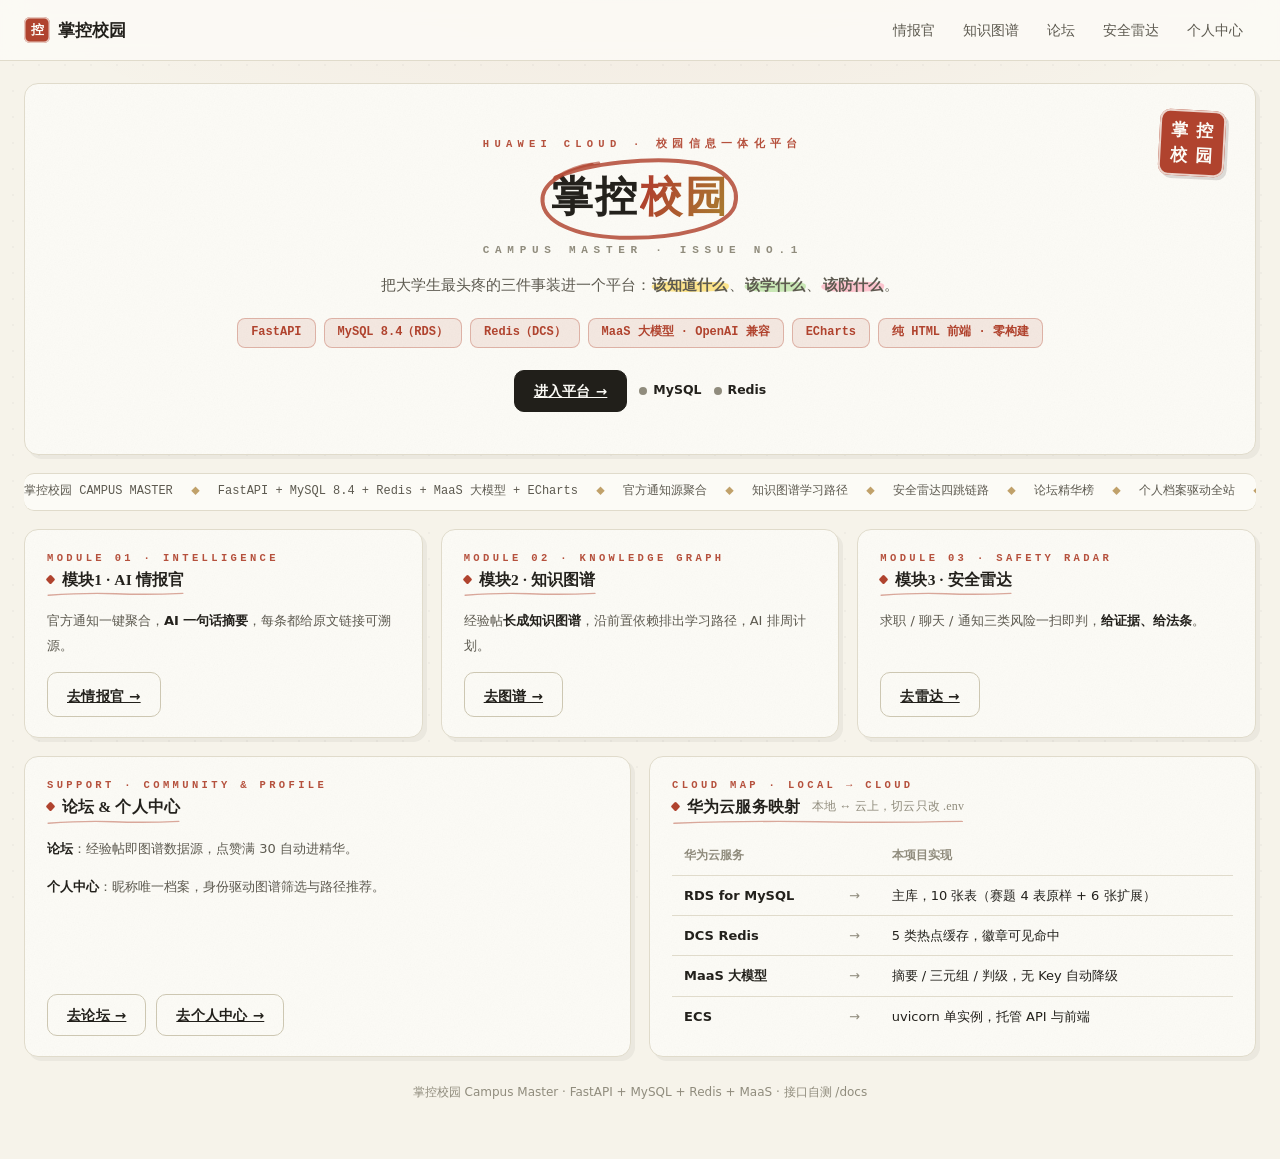
==== commit 5f258f1a: "deploy: sync web/ -> gh-pages (2026-10-26 19:14)" ====
--- a/index.html
+++ b/index.html
@@ -5,8 +5,8 @@
   <meta name="viewport" content="width=device-width, initial-scale=1">
   <link rel="icon" href="data:image/svg+xml,%3Csvg xmlns='http://www.w3.org/2000/svg' viewBox='0 0 100 100'%3E%3Crect width='100' height='100' rx='16' fill='%23B0432E'/%3E%3Crect x='8' y='8' width='84' height='84' rx='10' fill='none' stroke='%23FCFBF6' stroke-width='5' opacity='.8'/%3E%3Ctext x='50' y='72' font-size='56' text-anchor='middle' fill='%23FCFBF6' font-family='serif' font-weight='700'%3E%E6%8E%A7%3C/text%3E%3C/svg%3E">
   <title>掌控校园 - 校园信息一体化平台</title>
-  <link rel="stylesheet" href="common.css?v=13">
-  <script src="common.js?v=13" defer></script>
+  <link rel="stylesheet" href="common.css?v=14">
+  <script src="common.js?v=14" defer></script>
   <style>
     .hero { text-align: center; padding: 52px 24px 42px; position: relative; }
     .hero-seal {
@@ -26,35 +26,37 @@
       background: linear-gradient(115deg, var(--primary) 15%, var(--gold) 95%);
       -webkit-background-clip: text; background-clip: text; color: transparent;
     }
-    /* 首页专属节奏：圈要慢出「手写过程」，圈闭合后印章才落下 */
+    /* 首页专属节奏：圈慢出「手写过程」，圈闭合后印章才落下，随后缓慢悬浮 */
     .hero .title-ring path { --ring-dur: 1.9s; --ring-delay: .35s; }
-    .hero-seal { animation: sealStamp .55s cubic-bezier(.34, 1.56, .64, 1) 2.1s both; }
+    .hero-seal { animation: sealStamp .55s cubic-bezier(.34, 1.56, .64, 1) 2.1s both,
+                            sealFloat 9s ease-in-out 2.75s infinite; }
     @keyframes sealStamp {
       from { opacity: 0; transform: rotate(9deg) scale(1.7); }
       to   { opacity: 1; transform: rotate(3deg) scale(1); }
     }
+    @keyframes sealFloat {
+      0%, 100% { transform: rotate(3deg) translateY(0); }
+      50%      { transform: rotate(3deg) translateY(-5px); }
+    }
+    /* 系统「减少动态效果」会把两拍动画压没——印章是身份动作，完整顶回 */
+    @media (prefers-reduced-motion: reduce) {
+      .hero-seal { animation: sealStamp .55s cubic-bezier(.34, 1.56, .64, 1) 2.1s both,
+                                  sealFloat 9s ease-in-out 2.75s infinite !important; }
+    }
     .hero h1 .en { display: block; font-family: var(--font-mono); font-size: 11px; font-weight: 600;
       letter-spacing: .52em; text-indent: .52em; color: var(--text-faint); margin-top: 8px; }
-    .hero .sub { font-size: 15px; color: var(--text-sub); max-width: 720px; margin: 0 auto; line-height: 1.85; }
+    .hero .sub { font-size: 14.5px; color: var(--text-sub); max-width: 640px; margin: 0 auto; line-height: 2; }
     .tech-chips { display: flex; gap: 8px; flex-wrap: wrap; justify-content: center; margin-top: 18px; }
     .tech-chip { font-family: var(--font-mono); font-size: 12px; font-weight: 600; color: var(--primary); background: var(--primary-soft);
-      border: 1px solid rgba(176, 67, 46, .32); border-radius: 8px; padding: 4px 13px; }
+      border: 1px solid rgba(176, 67, 46, .32); border-radius: 8px; padding: 4px 13px;
+      transition: transform .25s ease, border-color .25s; }
+    .tech-chip:hover { border-color: var(--primary); transform: translateY(-2px); }
     .hero-btns { display: flex; gap: 12px; justify-content: center; flex-wrap: wrap; margin-top: 22px; }
-    .mod-list { margin: 0; padding: 0; list-style: none; font-size: 13px; color: var(--text-sub); }
-    .mod-list li { padding: 6px 0 6px 18px; position: relative; line-height: 1.7; }
-    .mod-list li::before { content: ""; position: absolute; left: 3px; top: 12px; width: 6px; height: 6px;
-      border-radius: 1px; background: var(--primary); opacity: .6; transform: rotate(45deg); }
-    .mod-link { display: inline-block; margin-top: 12px; }
     .card-head { margin-bottom: 12px; }
     .card-head .card-title { margin-bottom: 0; }
-    .steps { margin: 0; padding: 0; list-style: none; counter-reset: step; }
-    .steps li { counter-increment: step; position: relative; padding: 10px 0 10px 44px;
-      border-bottom: 1px dashed var(--border); font-size: 13.5px; line-height: 1.75; }
-    .steps li:last-child { border-bottom: 0; }
-    .steps li::before { content: counter(step); position: absolute; left: 0; top: 10px; width: 26px; height: 26px;
-      border-radius: 8px; background: var(--ink); color: #FCFBF6; font-size: 12.5px; font-weight: 700;
-      display: flex; align-items: center; justify-content: center; }
-    .steps b { color: var(--text); }
+    /* 模块卡：一句话说清一个模块，说明性长文一律进项目文档 */
+    .mod-line { font-size: 13px; color: var(--text-sub); line-height: 1.85; margin: 0 0 14px; }
+    .mod-line b { color: var(--text); }
     .map-table { width: 100%; border-collapse: collapse; font-size: 13px; }
     .map-table th, .map-table td { padding: 9px 12px; border-bottom: 1px solid var(--border); text-align: left; }
     .map-table th { color: var(--text-faint); font-size: 12px; font-weight: 600; white-space: nowrap; }
@@ -64,13 +66,16 @@
     .status-dot i { width: 8px; height: 8px; border-radius: 50%; background: var(--text-faint); }
     .status-dot.is-ok i { background: var(--ok); }
     .status-dot.is-bad i { background: var(--bad); }
-    #demo-msg { font-size: 12.5px; color: var(--ok); font-weight: 600; margin-left: 10px; }
+    /* 滚动揭示：进视口缓速上浮；落定后摘掉类，hover 交还卡片的 .45s 缓动 */
+    .reveal { opacity: 0; transform: translateY(26px);
+      transition: opacity .9s cubic-bezier(.22, .61, .36, 1), transform .95s cubic-bezier(.22, .61, .36, 1); }
+    .reveal.in { opacity: 1; transform: none; }
   </style>
 </head>
 <body>
   <div class="topbar">
     <div class="topbar-inner">
-      <a class="brand" href="/"><span class="brand-mark">控</span>掌控校园</a>
+      <a class="brand" href="index.html"><span class="brand-mark">控</span>掌控校园</a>
       <nav class="nav">
         <a href="notice.html">情报官</a>
         <a href="kg_demo.html">知识图谱</a>
@@ -82,11 +87,11 @@
   </div>
 
   <div class="wrap">
-    <div class="card hero">
+    <div class="card hero reveal">
       <div class="hero-seal" aria-hidden="true"><span>掌</span><span>控</span><span>校</span><span>园</span></div>
       <div class="eyebrow" style="letter-spacing:.5em;text-indent:.5em">HUAWEI CLOUD · 校园信息一体化平台</div>
       <h1><span class="ringed">掌控<span class="hl">校园</span><svg class="title-ring" viewBox="0 0 320 96" preserveAspectRatio="none" aria-hidden="true"><path pathLength="100" vector-effect="non-scaling-stroke" d="M 30 26 C 78 10, 180 2, 246 10 C 292 16, 314 36, 304 58 C 292 80, 214 94, 128 92 C 56 90, 12 74, 10 52 C 8 34, 36 20, 86 12"/><path class="tail" pathLength="100" vector-effect="non-scaling-stroke" d="M 96 10 C 70 12, 48 17, 28 27"/></svg></span><span class="en">CAMPUS MASTER · ISSUE NO.1</span></h1>
-      <p class="sub">华为云赛题1 · 校园信息一体化平台。把大学生最头疼的三件事装进一个平台：<b class="mk">该知道什么</b>（官方通知聚合 + AI 摘要溯源）、<b class="mk mk-green">该学什么</b>（经验帖长成知识图谱，沿前置边排学习路径）、<b class="mk mk-pink">该防什么</b>（求职/聊天/通知三类风险一扫即判，逐条给原文证据和法条依据）。</p>
+      <p class="sub">把大学生最头疼的三件事装进一个平台：<b class="mk">该知道什么</b>、<b class="mk mk-green">该学什么</b>、<b class="mk mk-pink">该防什么</b>。</p>
       <div class="tech-chips">
         <span class="tech-chip">FastAPI</span><span class="tech-chip">MySQL 8.4（RDS）</span>
         <span class="tech-chip">Redis（DCS）</span><span class="tech-chip">MaaS 大模型 · OpenAI 兼容</span>
@@ -107,107 +112,63 @@
     </div>
 
     <div class="grid grid-3 grid-eq" style="margin-top:18px">
-      <div class="card">
+      <div class="card reveal">
         <div class="card-head">
           <div class="eyebrow">Module 01 · Intelligence</div>
           <h3 class="card-title">模块1 · AI 情报官</h3>
         </div>
-        <ul class="mod-list">
-          <li>学校官方通知源（教务处 / 招就处 / 主站）一键聚合，去重入库</li>
-          <li>AI 一句话摘要，强制 <code>[来源: xx]</code> 溯源，点得进原文</li>
-          <li>手动贴入兜底；首页列表走 Redis 缓存，10 分钟回源一次</li>
-        </ul>
+        <p class="mod-line">官方通知一键聚合，<b>AI 一句话摘要</b>，每条都给原文链接可溯源。</p>
         <a class="btn btn-ghost mod-link" href="notice.html">去情报官 →</a>
       </div>
-      <div class="card">
+      <div class="card reveal">
         <div class="card-head">
           <div class="eyebrow">Module 02 · Knowledge Graph</div>
           <h3 class="card-title">模块2 · 知识图谱</h3>
         </div>
-        <ul class="mod-list">
-          <li>经验帖由大模型抽三元组合并进图谱——图是「长」出来的，不是画出来的</li>
-          <li>搜索任一概念即以其为中心织出知识网格：内圈直接相关、外圈两跳关联</li>
-          <li>点节点换中心探索、加学习清单，AI 沿前置边补依赖、排出周计划</li>
-        </ul>
+        <p class="mod-line">经验帖<b>长成知识图谱</b>，沿前置依赖排出学习路径，AI 排周计划。</p>
         <a class="btn btn-ghost mod-link" href="kg_demo.html">去图谱 →</a>
       </div>
-      <div class="card">
+      <div class="card reveal">
         <div class="card-head">
           <div class="eyebrow">Module 03 · Safety Radar</div>
           <h3 class="card-title">模块3 · 安全雷达</h3>
         </div>
-        <ul class="mod-list">
-          <li>求职鉴坑 / 聊天鉴诈 / 通知排查，三类风险一处拦截</li>
-          <li>四跳推理链：富化 → 判定 → 条款检索 → 链路解释，每跳引擎可辨</li>
-          <li>结论必有编号证据 E + 法条原文 C；条款库没覆盖就明说，绝不编条款</li>
-        </ul>
+        <p class="mod-line">求职 / 聊天 / 通知三类风险一扫即判，<b>给证据、给法条</b>。</p>
         <a class="btn btn-ghost mod-link" href="safety.html">去雷达 →</a>
       </div>
     </div>
 
     <div class="grid grid-2 grid-eq" style="margin-top:18px">
-      <div class="card">
+      <div class="card reveal">
         <div class="card-head">
           <div class="eyebrow">Support · Community & Profile</div>
-          <h3 class="card-title">支撑能力 · 论坛 & 个人中心</h3>
-        </div>
-        <ul class="mod-list">
-          <li><b>论坛</b>：markdown 编辑器 + 配图上传（魔数校验防假图），点赞满 30 自动进精华，精华榜实时排序 —— 同时是图谱的数据源头</li>
-          <li><b>个人中心</b>：昵称唯一档案（学校/身份/专业），身份驱动图谱筛选、路径推荐与台账归属；档案走 profile:{昵称} 缓存</li>
-        </ul>
+          <h3 class="card-title">论坛 & 个人中心</h3>
+        </div>
+        <p class="mod-line"><b>论坛</b>：经验帖即图谱数据源，点赞满 30 自动进精华。</p>
+        <p class="mod-line"><b>个人中心</b>：昵称唯一档案，身份驱动图谱筛选与路径推荐。</p>
         <div class="btn-row">
           <a class="btn btn-ghost" href="forum.html">去论坛 →</a>
           <a class="btn btn-ghost" href="profile.html">去个人中心 →</a>
         </div>
       </div>
-      <div class="card">
-        <div class="card-head">
-          <div class="eyebrow">Demo Flow · 5 min</div>
-          <h3 class="card-title">给评委的演示动线<span class="card-sub">五分钟看完所有亮点</span></h3>
-        </div>
-        <ol class="steps">
-          <li><b>个人中心建档</b>：昵称 + 身份选「竞赛选手」，右侧资料卡即时更新</li>
-          <li><b>知识图谱</b>：搜「蓝桥杯」织出知识网格 → 点节点换中心 → 加入学习清单 → AI 排周计划</li>
-          <li><b>论坛发帖</b>：写一篇经验帖，回图谱看它长出新节点</li>
-          <li><b>情报官</b>：拉取学校官方通知 → 点「AI 一句话」看溯源摘要 → 点标题跳原文</li>
-          <li><b>安全雷达</b>：粘一段 HR 聊天记录，看四跳链路 + 编号证据 + 法条原文</li>
-        </ol>
-        <div class="btn-row">
-          <button class="btn btn-ghost" onclick="dropCache()">清空缓存（演示回源）</button>
-          <span id="demo-msg"></span>
-        </div>
-        <p class="hint" style="margin:10px 0 0">清空后去情报官/图谱/个人中心刷新，徽章会从「Redis 缓存命中」变成「查 MySQL 并回填缓存」，再刷一次又变回命中——这就是赛题要求的缓存策略，肉眼可验。</p>
-      </div>
-    </div>
-
-    <div class="grid grid-2 grid-eq" style="margin-top:18px">
-      <div class="card">
+      <div class="card reveal">
         <div class="card-head">
           <div class="eyebrow">Cloud Map · Local → Cloud</div>
-          <h3 class="card-title">华为云服务映射<span class="card-sub">本地开发 ↔ 云上部署，切云只改 .env</span></h3>
+          <h3 class="card-title">华为云服务映射<span class="card-sub">本地 ↔ 云上，切云只改 .env</span></h3>
         </div>
         <table class="map-table">
-          <thead><tr><th>华为云服务</th><th></th><th>本项目当前实现</th></tr></thead>
+          <thead><tr><th>华为云服务</th><th></th><th>本项目实现</th></tr></thead>
           <tbody>
-            <tr><td><b>RDS for MySQL</b></td><td class="arrow-cell">→</td><td>MySQL 8.4，连接信息全部读 .env（10 张表：赛题 4 表原样 + 6 张自建扩展表）</td></tr>
-            <tr><td><b>DCS Redis</b></td><td class="arrow-cell">→</td><td>Redis，缓存 5 类热点键：首页通知 / 身份路径 / 档案 / 周计划 / 条款库</td></tr>
-            <tr><td><b>MaaS 大模型</b></td><td class="arrow-cell">→</td><td>OpenAI 兼容 /v1/chat/completions 客户端，JSON 模式 + 本地规则降级</td></tr>
-            <tr><td><b>ECS</b></td><td class="arrow-cell">→</td><td>uvicorn 单实例，前端纯静态文件直接托管在 /web</td></tr>
+            <tr><td><b>RDS for MySQL</b></td><td class="arrow-cell">→</td><td>主库，10 张表（赛题 4 表原样 + 6 张扩展）</td></tr>
+            <tr><td><b>DCS Redis</b></td><td class="arrow-cell">→</td><td>5 类热点缓存，徽章可见命中</td></tr>
+            <tr><td><b>MaaS 大模型</b></td><td class="arrow-cell">→</td><td>摘要 / 三元组 / 判级，无 Key 自动降级</td></tr>
+            <tr><td><b>ECS</b></td><td class="arrow-cell">→</td><td>uvicorn 单实例，托管 API 与前端</td></tr>
           </tbody>
         </table>
       </div>
-      <div class="card">
-        <div class="card-head">
-          <div class="eyebrow">AI Engine · Degrade by Design</div>
-          <h3 class="card-title">AI 引擎说明<span class="card-sub">降级是特性，不是缺陷</span></h3>
-        </div>
-        <div class="callout callout-info" style="margin:0">.env 未配置 MAAS_API_KEY 时，全链路自动降级为<b>本地规则引擎</b>：通知摘要、三元组抽取、风险判级、周计划理由一步不少，断网也能完整演示。每个结果的引擎标签（大模型 / 本地规则）都如实标注。</div>
-        <div class="callout callout-ok" style="margin:12px 0 0">拿到华为云 MaaS 的 Key 填进 .env 即切换大模型，<b class="mk">代码零改动</b>，页面标签自动变为「大模型」。</div>
-        <div class="callout callout-warn" style="margin:12px 0 0">安全雷达的证据纪律不受引擎影响：判级和置信度由代码计算、检索决定引用哪条法条、大模型只负责把话说成人话且只能引用喂给它的条款——条款库里没有就明说弃权。</div>
-      </div>
-    </div>
-
-    <p class="hint" style="text-align:center;margin:26px 0 8px">掌控校园 Campus Master · FastAPI + MySQL + Redis + MaaS · 前端 /web 共六个页面 · 接口自测见 /docs</p>
+    </div>
+
+    <p class="hint reveal" style="text-align:center;margin:26px 0 8px">掌控校园 Campus Master · FastAPI + MySQL + Redis + MaaS · 接口自测 /docs</p>
   </div>
 
   <script>
@@ -221,12 +182,22 @@
       r.innerHTML = "<i></i>" + (d.redis === "connected" ? "Redis 已连接" : "Redis 未连接");
     }).catch(() => {});
 
-    async function dropCache() {
-      const msg = document.getElementById("demo-msg");
-      await fetch("/debug/drop-cache", { method: "POST" });
-      msg.textContent = "已清空全部缓存 ✓ 现在去情报官/图谱刷新看回源";
-      setTimeout(() => msg.textContent = "", 6000);
-    }
+    // 滚动揭示：同屏按 DOM 顺序错峰上浮；落定后摘掉 reveal/in，hover 交还卡片的 .45s 缓动
+    (function () {
+      const els = document.querySelectorAll(".reveal");
+      els.forEach((el, i) => el.style.transitionDelay = (i % 3) * 90 + "ms");
+      const settle = el => { el.classList.remove("reveal", "in"); el.style.transitionDelay = ""; };
+      if (!("IntersectionObserver" in window)) { els.forEach(settle); return; }
+      const io = new IntersectionObserver(entries => {
+        entries.forEach(e => {
+          if (!e.isIntersecting) return;
+          e.target.classList.add("in");
+          io.unobserve(e.target);
+          setTimeout(() => settle(e.target), 1200);
+        });
+      }, { threshold: .12 });
+      els.forEach(el => io.observe(el));
+    })();
   </script>
 </body>
 </html>
--- a/common.css
+++ b/common.css
@@ -283,8 +283,11 @@
   0%, 80%, 100% { opacity: .25; } 40% { opacity: 1; }
 }
 
-/* 卡片：悬浮时硬阴影朝反方向长一点 + 边框透一点朱砂，像把铅字拿起来 */
-.card { transition: box-shadow .2s ease, transform .2s ease, border-color .2s ease; }
+/* 卡片：悬浮时硬阴影朝反方向长一点 + 边框透一点朱砂，像把铅字拿起来
+   缓动走慢速高阶曲线（参考 doubao-samurai 的 premium 手感） */
+.card { transition: box-shadow .45s cubic-bezier(.22, .61, .36, 1),
+                    transform .45s cubic-bezier(.22, .61, .36, 1),
+                    border-color .45s cubic-bezier(.22, .61, .36, 1); }
 @media (hover: hover) {
   .card:hover { box-shadow: 6px 6px 0 rgba(176, 67, 46, .12); transform: translate(-1px, -1px); border-color: #D4CEB8; }
 }
@@ -382,4 +385,9 @@
     animation-delay: calc(var(--ring-delay, .15s) + var(--ring-dur, 1.4s)) !important;
     animation-iteration-count: 1 !important;
   }
-}
+  /* 跑马灯同理：匀速横滚是这条信息带的身份，压掉就成了死文字 */
+  .marquee-track {
+    animation-duration: 42s !important;
+    animation-iteration-count: infinite !important;
+  }
+}
